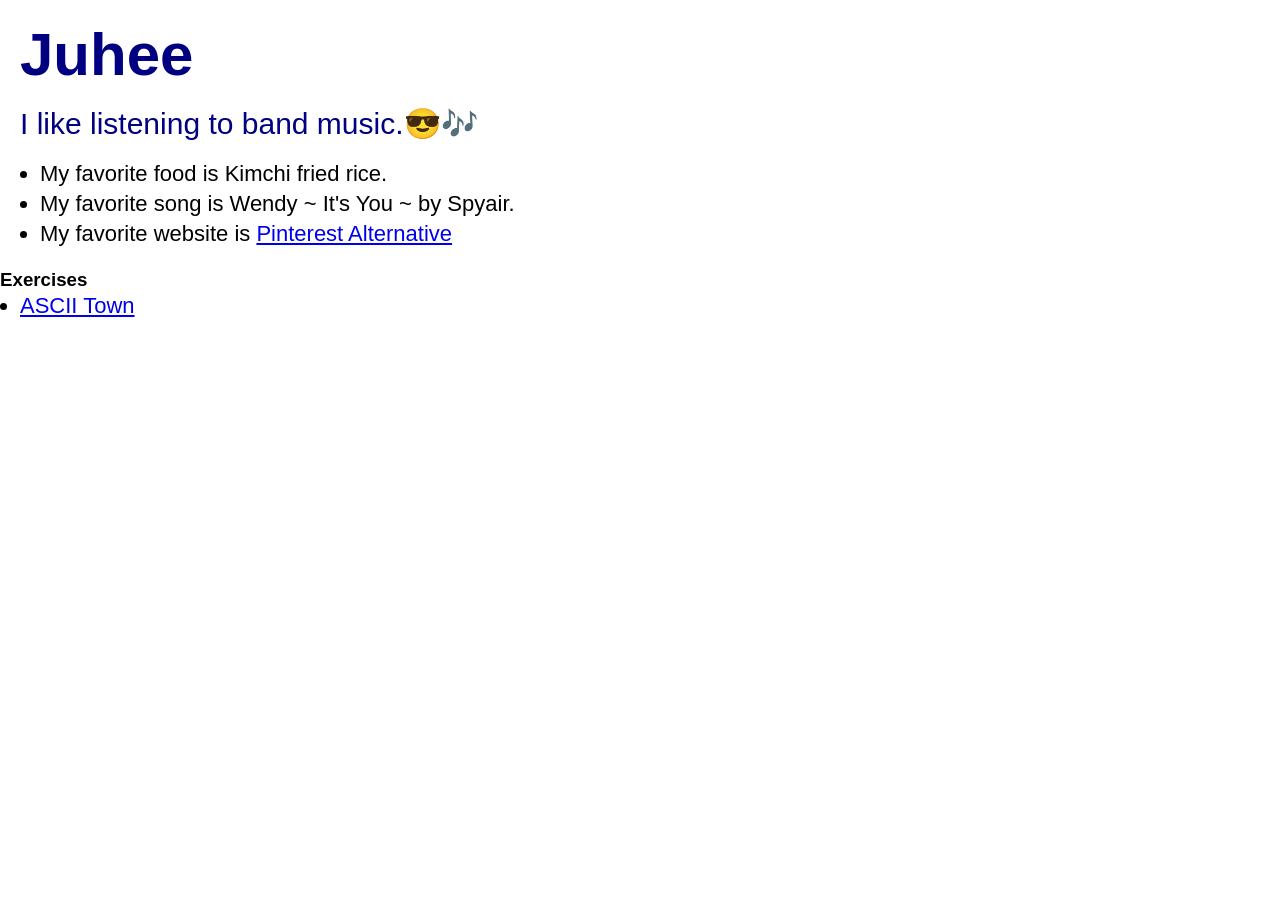
==== index.html @ 22217bca "2" ====
<!DOCTYPE html>
<html>

<head>
  <title>Juhee Son| UI Design Programming 1</title>
  <meta charset="utf-8" />
  <link rel="stylesheet" type="text/css" href="assets/style.css">
</head>

<body>

  <!-- this is where my code is-->
  <div id="grid">
    <div id="left-column" class="scroll">  

      <!-- my favorite pokemon -->
      <!-- <img src="https://archives.bulbagarden.net/media/upload/2/24/Spr_2c_054.png" alt="Psyduck" /> -->

      <!-- about me-->
      <h1><span class="dropcap">Juhee</h1> 
      <p class="desc">I like listening to band music.😎🎶</p>
      <ul>
        <li>My favorite food is Kimchi fried rice. </li>
        <li>My favorite song is Wendy ~ It's You ~ by Spyair.</li>
        <li>My favorite website is <a href="https://www.cosmos.so/discover">Pinterest Alternative</a></li>
      </ul>

    </div>
  </div>
</body>
<h3>Exercises</h3>
      <ul>
        <li><a href="ascii_town/exterior_Juhee.html">ASCII Town</a></li>
      </ul>
</html>
---- assets/style.css ----
* {
	margin:  0px;
	padding:  0px;
	box-sizing: border-box;
}

/* adjusting fonts */

body {
	font-family: -apple-system, BlinkMacSystemFont, helvetica, arial, sans-serif;
	transition: background 500ms ease;
}

p, li {
	font-size:  22px;
	line-height: 30px;
}

/* adjusting spacing */

#left-column {
	padding: 20px;
}

h1, p {
	margin-bottom:  20px;
}

ul, ol {
	margin-left: 20px;
}

img {
	max-width: 100%;
	height:  auto;
}

.dropcap {
    font-family: Helvetica;
    font-size: 60px;
    color: navy;
    vertical-align: middle;
}

.desc {
	font-family: Helvetica;
    font-size: 30px;
    color: navy;
    vertical-align: middle;
}
/* uncomment the code below to set the grid */

/*#grid {
	display: grid;
	grid-template-columns: 1fr 1fr;
}

body {
	overflow: hidden;
}

.scroll {
	padding:  20px;
	overflow: scroll;
	height: 100vh;
}

#left-column {
}

#right-column {
	background: #333;
}*/
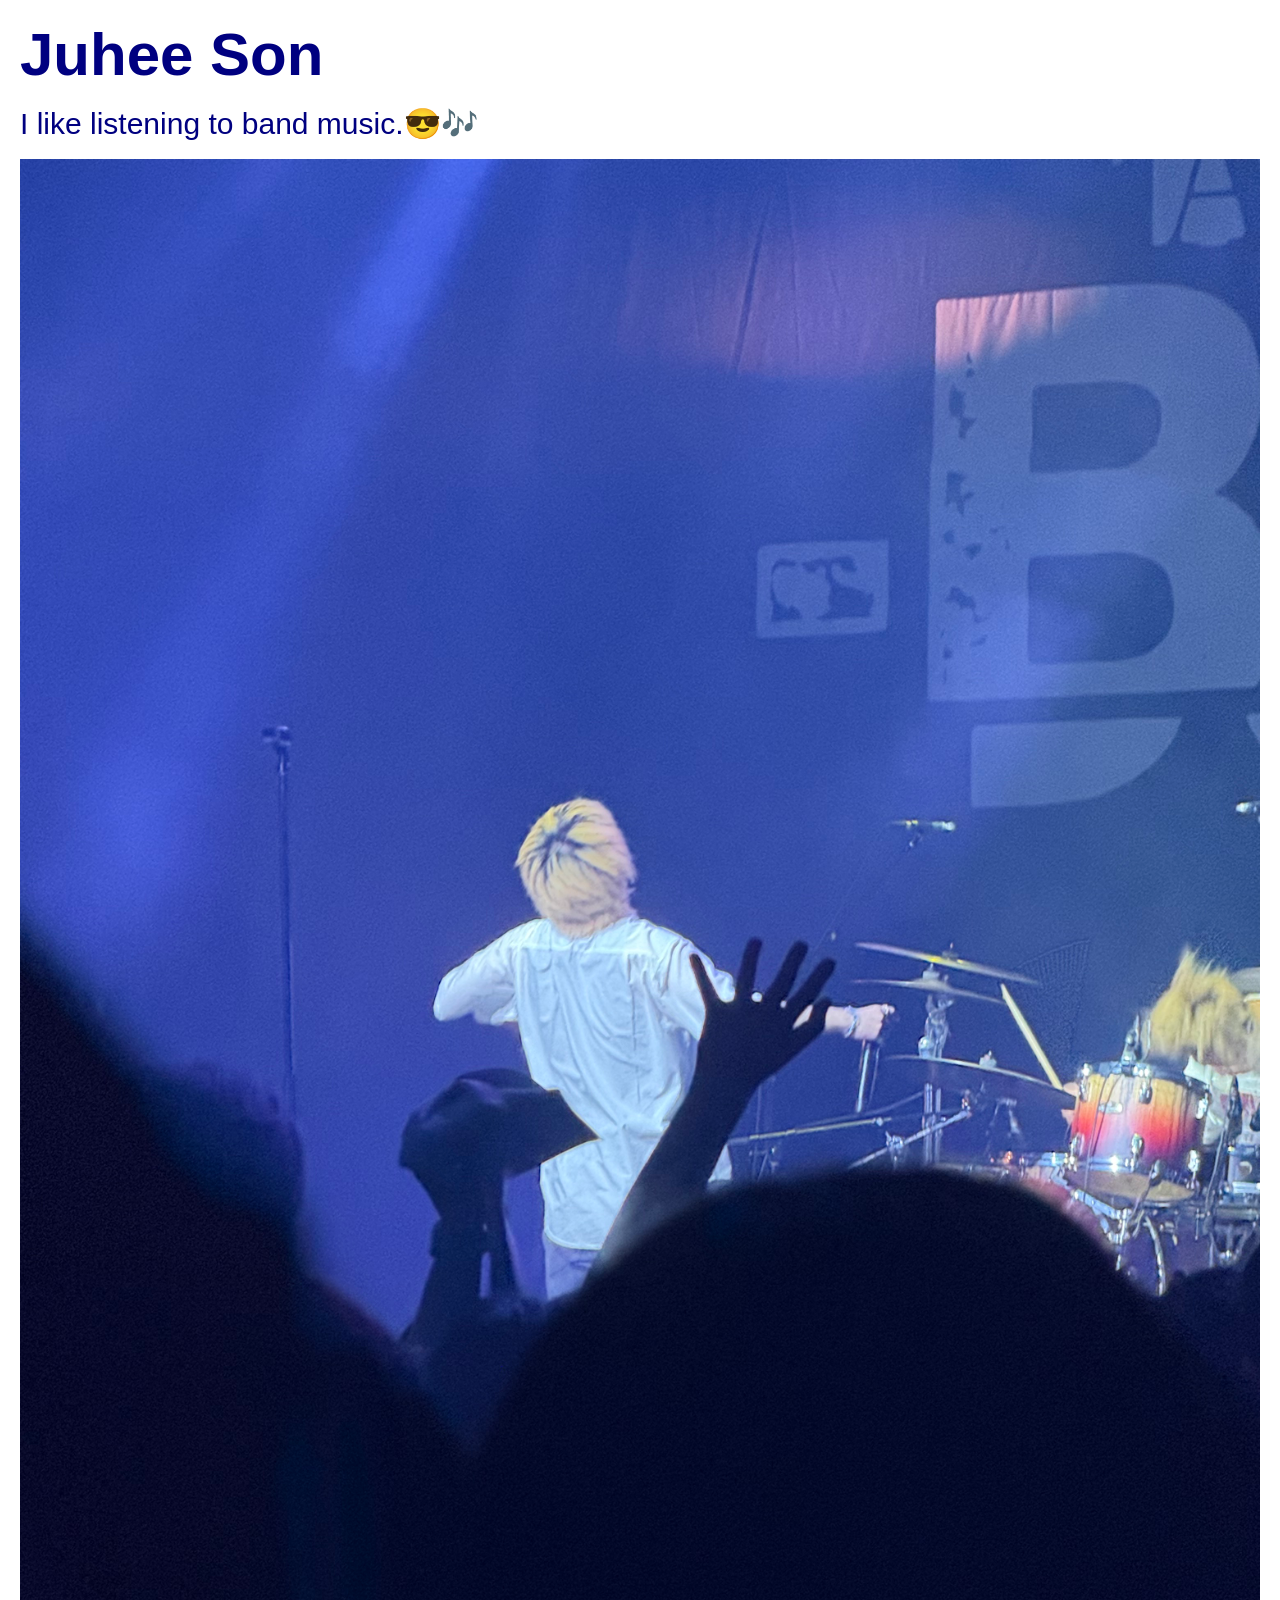
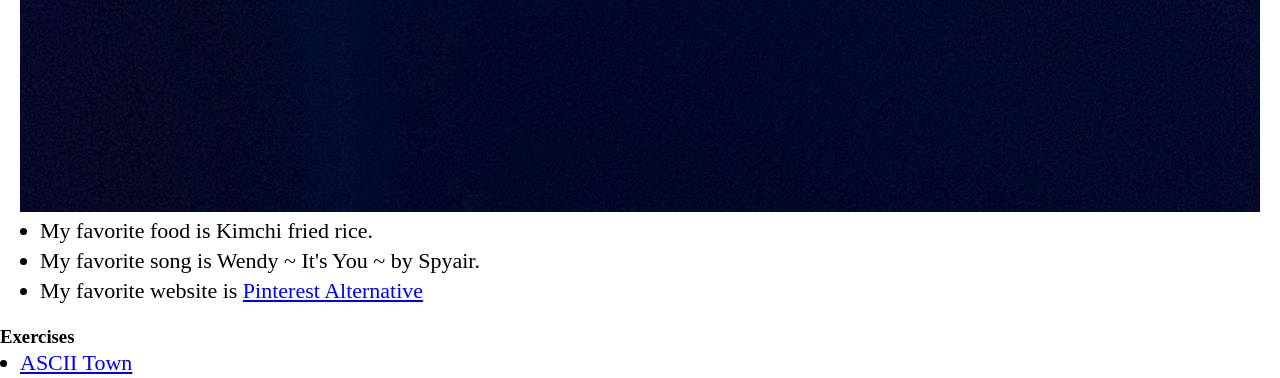
==== commit a7be604d: "3" ====
--- a/index.html
+++ b/index.html
@@ -18,8 +18,9 @@
       <!-- <img src="https://archives.bulbagarden.net/media/upload/2/24/Spr_2c_054.png" alt="Psyduck" /> -->
 
       <!-- about me-->
-      <h1><span class="dropcap">Juhee</h1> 
+      <h1><span class="dropcap">Juhee Son</h1> 
       <p class="desc">I like listening to band music.😎🎶</p>
+      <img src="spyair.jpeg">
       <ul>
         <li>My favorite food is Kimchi fried rice. </li>
         <li>My favorite song is Wendy ~ It's You ~ by Spyair.</li>
--- a/assets/style.css
+++ b/assets/style.css
@@ -7,6 +7,7 @@
 /* adjusting fonts */
 
 body {
+	background-color: #f0f4fe
 	font-family: -apple-system, BlinkMacSystemFont, helvetica, arial, sans-serif;
 	transition: background 500ms ease;
 }
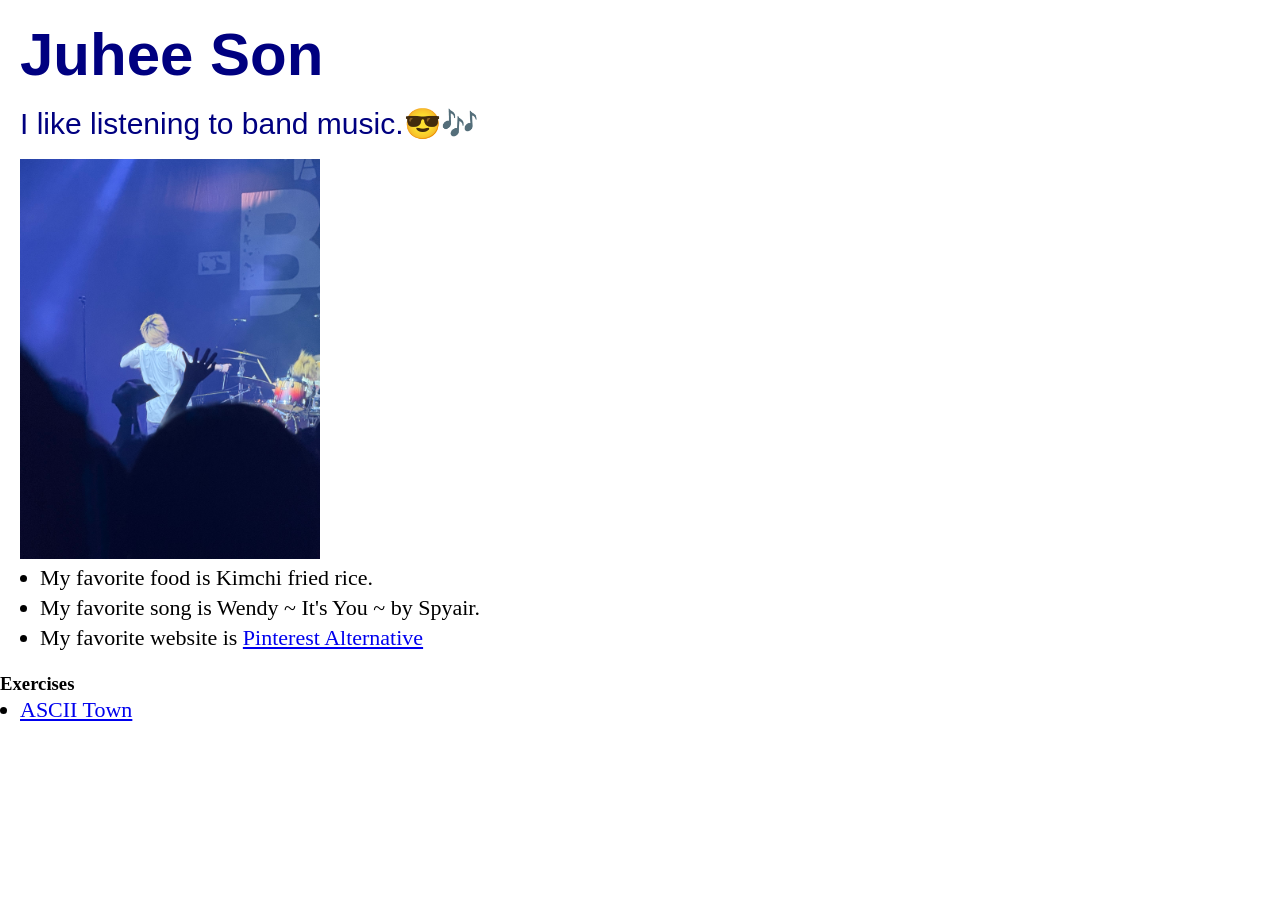
==== commit c2d3583c: "4" ====
--- a/index.html
+++ b/index.html
@@ -20,7 +20,7 @@
       <!-- about me-->
       <h1><span class="dropcap">Juhee Son</h1> 
       <p class="desc">I like listening to band music.😎🎶</p>
-      <img src="spyair.jpeg">
+      <img src="spyair.jpeg" width="300">
       <ul>
         <li>My favorite food is Kimchi fried rice. </li>
         <li>My favorite song is Wendy ~ It's You ~ by Spyair.</li>
--- a/assets/style.css
+++ b/assets/style.css
@@ -7,7 +7,7 @@
 /* adjusting fonts */
 
 body {
-	background-color: #f0f4fe
+	background-color: #d2dafe
 	font-family: -apple-system, BlinkMacSystemFont, helvetica, arial, sans-serif;
 	transition: background 500ms ease;
 }
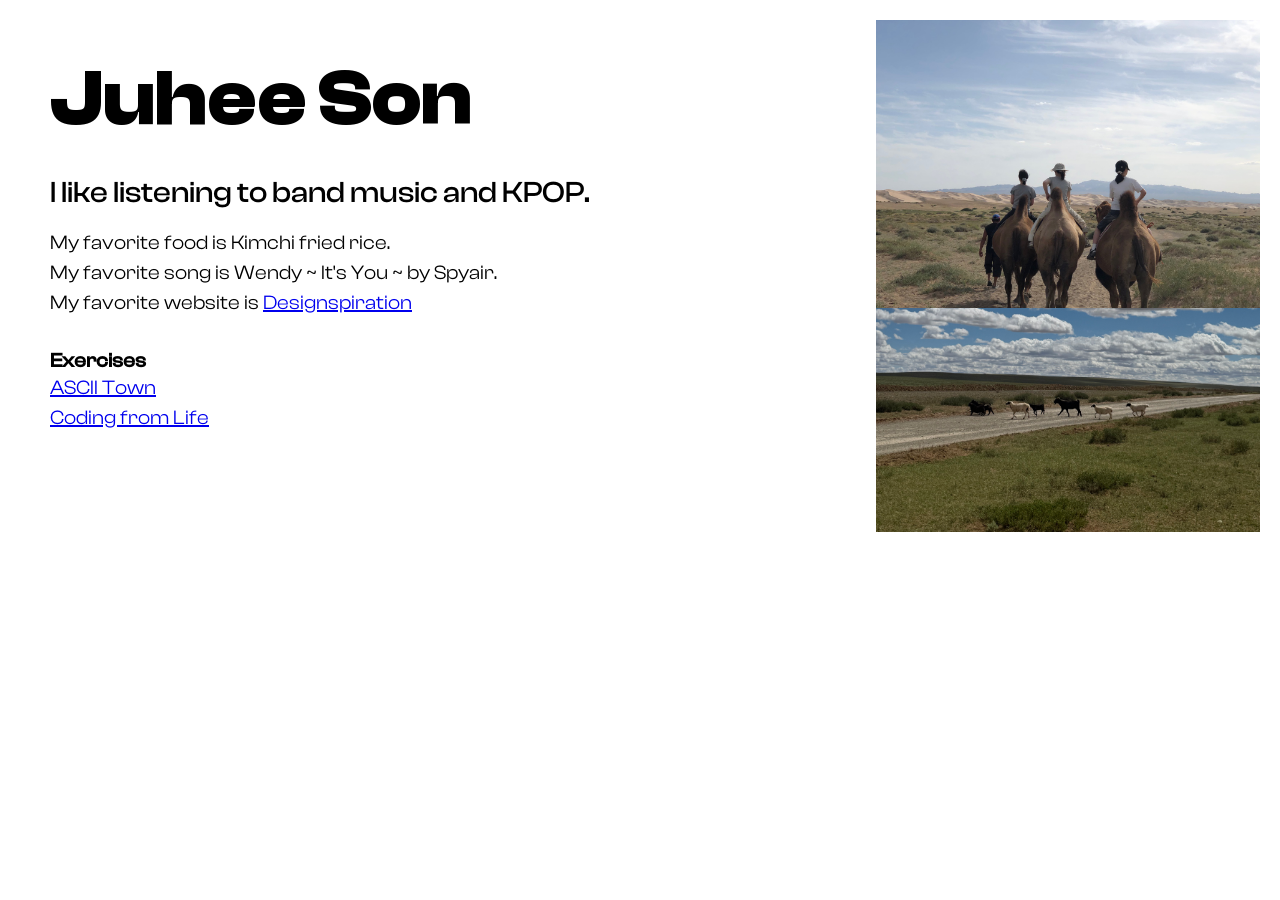
==== commit 6f4f716c: "finish" ====
--- a/index.html
+++ b/index.html
@@ -13,27 +13,28 @@
   <!-- this is where my code is-->
   <div id="grid">
     <div id="left-column" class="scroll">  
-
-      <!-- my favorite pokemon -->
-      <!-- <img src="https://archives.bulbagarden.net/media/upload/2/24/Spr_2c_054.png" alt="Psyduck" /> -->
-
       <!-- about me-->
       <h1><span class="dropcap">Juhee Son</h1> 
-      <p class="desc">I like listening to band music.😎🎶</p>
-      <img src="spyair.jpeg" width="300">
+      <p class="desc">I like listening to band music and KPOP.</p>
       <ul>
         <li>My favorite food is Kimchi fried rice. </li>
         <li>My favorite song is Wendy ~ It's You ~ by Spyair.</li>
-        <li>My favorite website is <a href="https://www.cosmos.so/discover">Pinterest Alternative</a></li>
+        <li>My favorite website is <a href="https://www.designspiration.com/">Designspiration</a></li>
       </ul>
+  
 
-    </div>
-  </div>
-</body>
-<h3>Exercises</h3>
+    <h3>Exercises</h3>
       <ul>
         <li><a href="ascii_town/exterior_Juhee.html">ASCII Town</a></li>
+        <li><a href="codingfromlife/index.html">Coding from Life</a></li>
       </ul>
+    </div>
+  <div id="right-column" class="scroll">
+      <img src="assets/mongol.jpeg" alt="사진1">
+      <img src="assets/mongol2.jpeg" alt="사진2">
+      <img src="assets/mongol3.JPG" alt="사진3">
+    </div>
+</body>
 </html>
 
 
--- a/assets/style.css
+++ b/assets/style.css
@@ -4,23 +4,37 @@
 	box-sizing: border-box;
 }
 
-/* adjusting fonts */
+@font-face {
+	font-family: 'titlefont';
+	src: url('ClashDisplay-Variable.ttf');
+}
+
+@font-face {
+	font-family: 'bodyfont';
+	src: url('ClashDisplay-Regular.otf');
+}
+
+@font-face {
+	font-family: 'highlight';
+	src: url('ClashDisplay-Medium.otf');
+}
 
 body {
-	background-color: #d2dafe
+	background-color: #ffffff;
 	font-family: -apple-system, BlinkMacSystemFont, helvetica, arial, sans-serif;
 	transition: background 500ms ease;
 }
 
 p, li {
-	font-size:  22px;
+	font-size:  20px;
 	line-height: 30px;
+	font-family: bodyfont;
 }
 
 /* adjusting spacing */
 
 #left-column {
-	padding: 20px;
+	padding: 50px;
 }
 
 h1, p {
@@ -28,27 +42,60 @@
 }
 
 ul, ol {
-	margin-left: 20px;
+	list-style: none;
+}
+
+
+h3, p {
+	font-size: 20px;
+	font-family: highlight;
+	margin-top: 30px;
+}
+
+#grid {
+  display: grid;
+  grid-template-columns: 1fr 1fr;
+  height: 100vh; 
+  width: 100vw;
+  overflow: hidden;
+}
+
+#right-column {
+  display: flex;
+  overflow-y: auto;
+  flex-direction: column;
+  height: 100vh;           /* 화면 높이를 꽉 채움 */
+  padding: 50px;       /* 세로로 나열 */
+  gap: 30px;                     /* 사진 사이 간격 */
+}
+
+#right-column img {
+  width: 30%;                   /* 박스 너비에 맞춤 */
+  height: auto;                  /* 비율 유지 */
+}
+
+.dropcap {
+    font-family: titlefont;
+    font-size: 80px;
+    color: black;
+    vertical-align: top;
+}
+
+.desc {
+	font-family: highlight;
+    font-size: 30px;
+    color: black;
+    vertical-align: middle;
 }
 
 img {
-	max-width: 100%;
-	height:  auto;
+  width: 500px;
+  position: absolute;
+  top: 20px;    /* 위에서 20px만큼 내려옴 */
+  right: 20px;  /* 오른쪽에서 20px만큼 들어옴 */
 }
 
-.dropcap {
-    font-family: Helvetica;
-    font-size: 60px;
-    color: navy;
-    vertical-align: middle;
-}
 
-.desc {
-	font-family: Helvetica;
-    font-size: 30px;
-    color: navy;
-    vertical-align: middle;
-}
 /* uncomment the code below to set the grid */
 
 /*#grid {
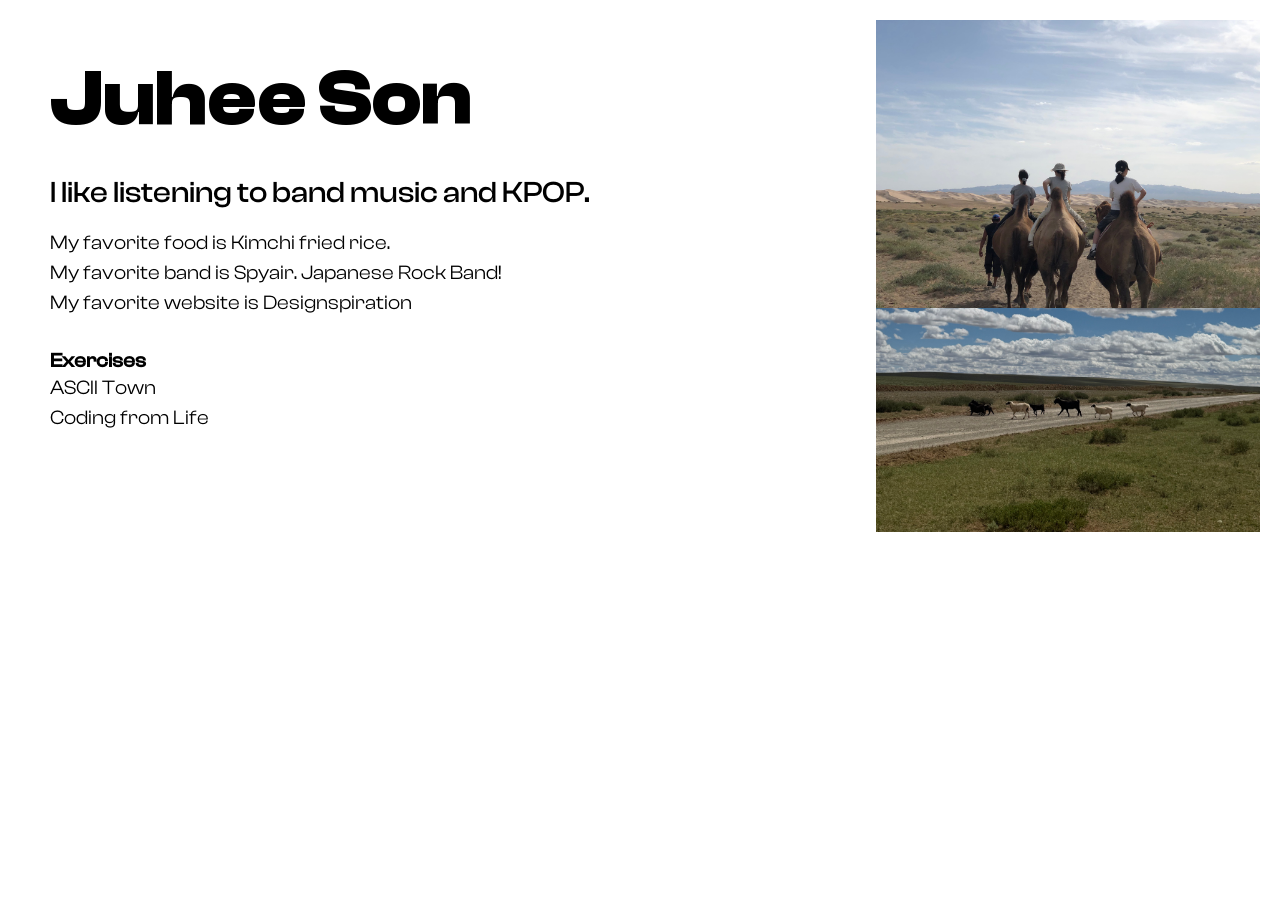
==== commit 9e7505ac: "p" ====
--- a/index.html
+++ b/index.html
@@ -18,7 +18,7 @@
       <p class="desc">I like listening to band music and KPOP.</p>
       <ul>
         <li>My favorite food is Kimchi fried rice. </li>
-        <li>My favorite song is Wendy ~ It's You ~ by Spyair.</li>
+        <li>My favorite band is Spyair. Japanese Rock Band!</li>
         <li>My favorite website is <a href="https://www.designspiration.com/">Designspiration</a></li>
       </ul>
   
--- a/assets/style.css
+++ b/assets/style.css
@@ -95,6 +95,21 @@
   right: 20px;  /* 오른쪽에서 20px만큼 들어옴 */
 }
 
+ul li a {
+	text-decoration: none;
+	color: #000000;         /* 글자 색상을 검은색으로 통일 (원하는 색상으로 변경 가능) */
+	display: inline-block; 
+	transition: transform 0.3s cubic-bezier(0.25, 0.8, 0.25, 1),
+	color 0.3s ease;
+}
+
+/* 2. 마우스를 올렸을 때(Hover) 효과 */
+ul li a:hover {
+	transform: scale(1.05);  /* 글자 크기만 깔끔하게 10% 확대 (너무 크면 1.05로 줄이셔도 됩니다) */
+	color: #43fafe;
+}
+
+
 
 /* uncomment the code below to set the grid */
 
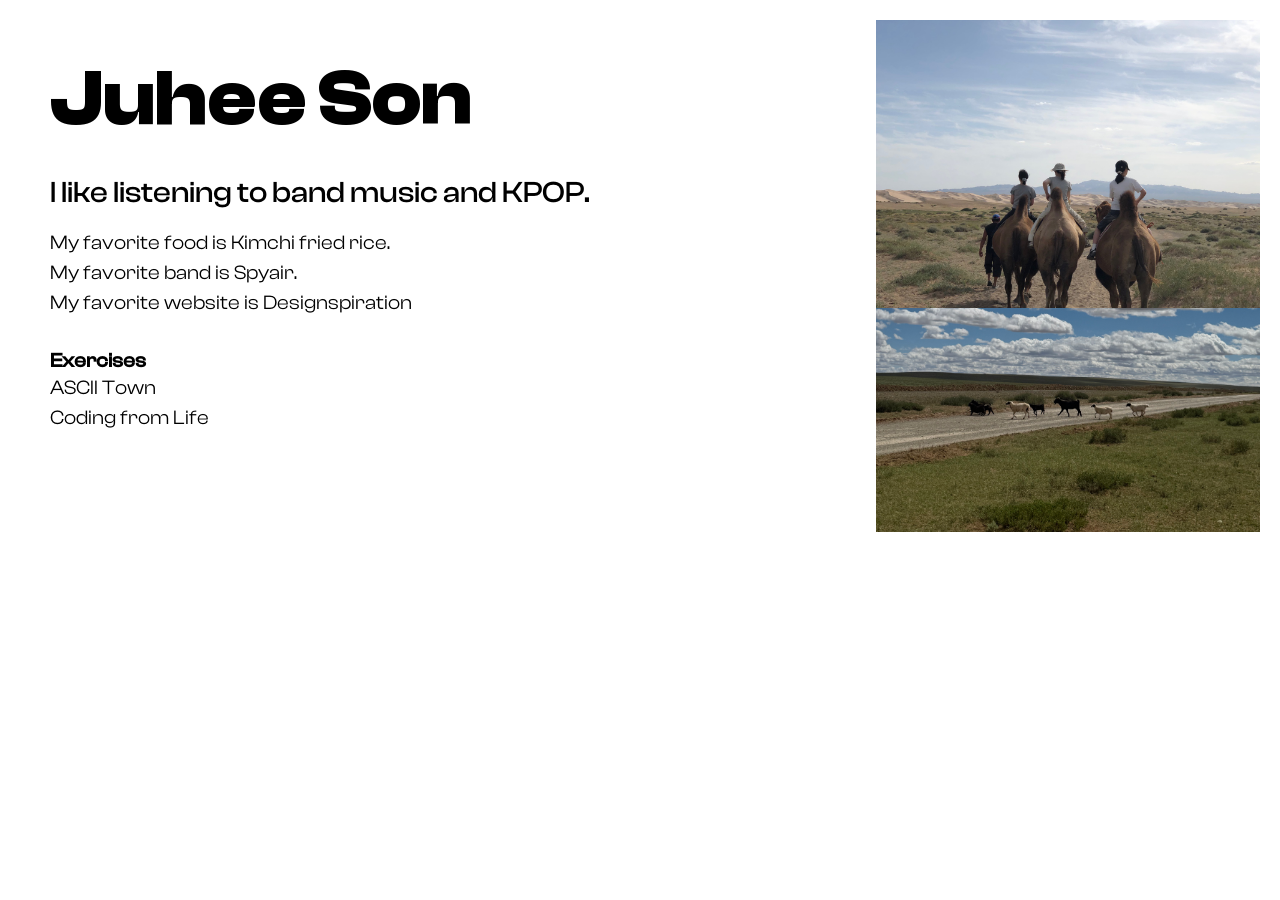
==== commit e3dde064: "p2" ====
--- a/index.html
+++ b/index.html
@@ -18,7 +18,7 @@
       <p class="desc">I like listening to band music and KPOP.</p>
       <ul>
         <li>My favorite food is Kimchi fried rice. </li>
-        <li>My favorite band is Spyair. Japanese Rock Band!</li>
+        <li>My favorite band is <a href = "https://www.youtube.com/channel/UCvkOJJ9uFi9hto95bD3XO7Q">Spyair.</a></li>
         <li>My favorite website is <a href="https://www.designspiration.com/">Designspiration</a></li>
       </ul>
   
--- a/assets/style.css
+++ b/assets/style.css
@@ -99,17 +99,15 @@
 	text-decoration: none;
 	color: #000000;         /* 글자 색상을 검은색으로 통일 (원하는 색상으로 변경 가능) */
 	display: inline-block; 
-	transition: transform 0.3s cubic-bezier(0.25, 0.8, 0.25, 1),
-	color 0.3s ease;
+	transition: transform 0.2s cubic-bezier(0.25, 0.8, 0.25, 1),
+	color 0.2s ease;
 }
 
 /* 2. 마우스를 올렸을 때(Hover) 효과 */
 ul li a:hover {
-	transform: scale(1.05);  /* 글자 크기만 깔끔하게 10% 확대 (너무 크면 1.05로 줄이셔도 됩니다) */
-	color: #43fafe;
+	transform: scale(1.03);  /* 글자 크기만 깔끔하게 10% 확대 (너무 크면 1.05로 줄이셔도 됩니다) */
+	color: #5efe3e;
 }
-
-
 
 /* uncomment the code below to set the grid */
 
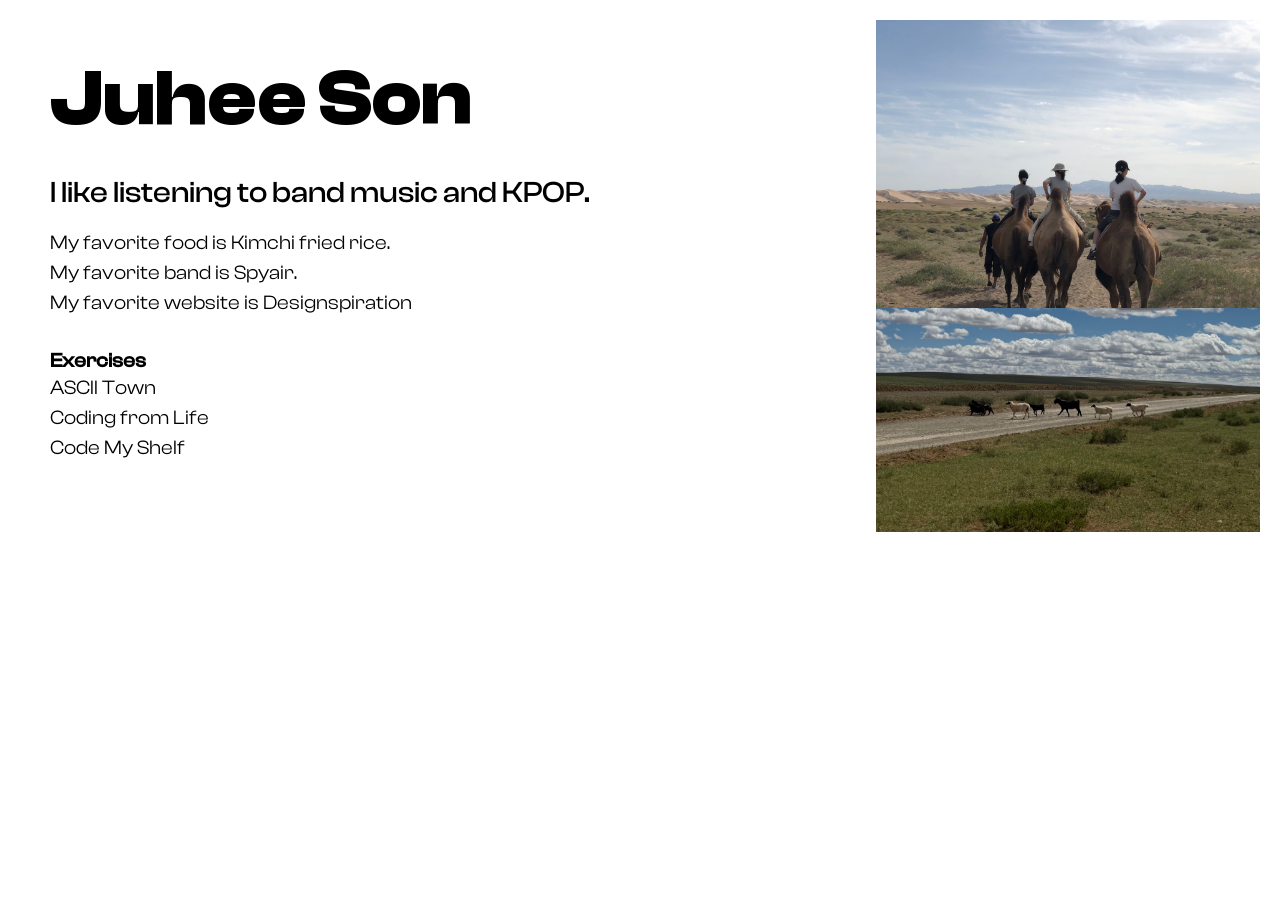
==== commit 7c85917e: "link" ====
--- a/index.html
+++ b/index.html
@@ -27,6 +27,7 @@
       <ul>
         <li><a href="ascii_town/exterior_Juhee.html">ASCII Town</a></li>
         <li><a href="codingfromlife/index.html">Coding from Life</a></li>
+        <li><a href="myshelf/index.html">Code My Shelf</a></li>
       </ul>
     </div>
   <div id="right-column" class="scroll">
